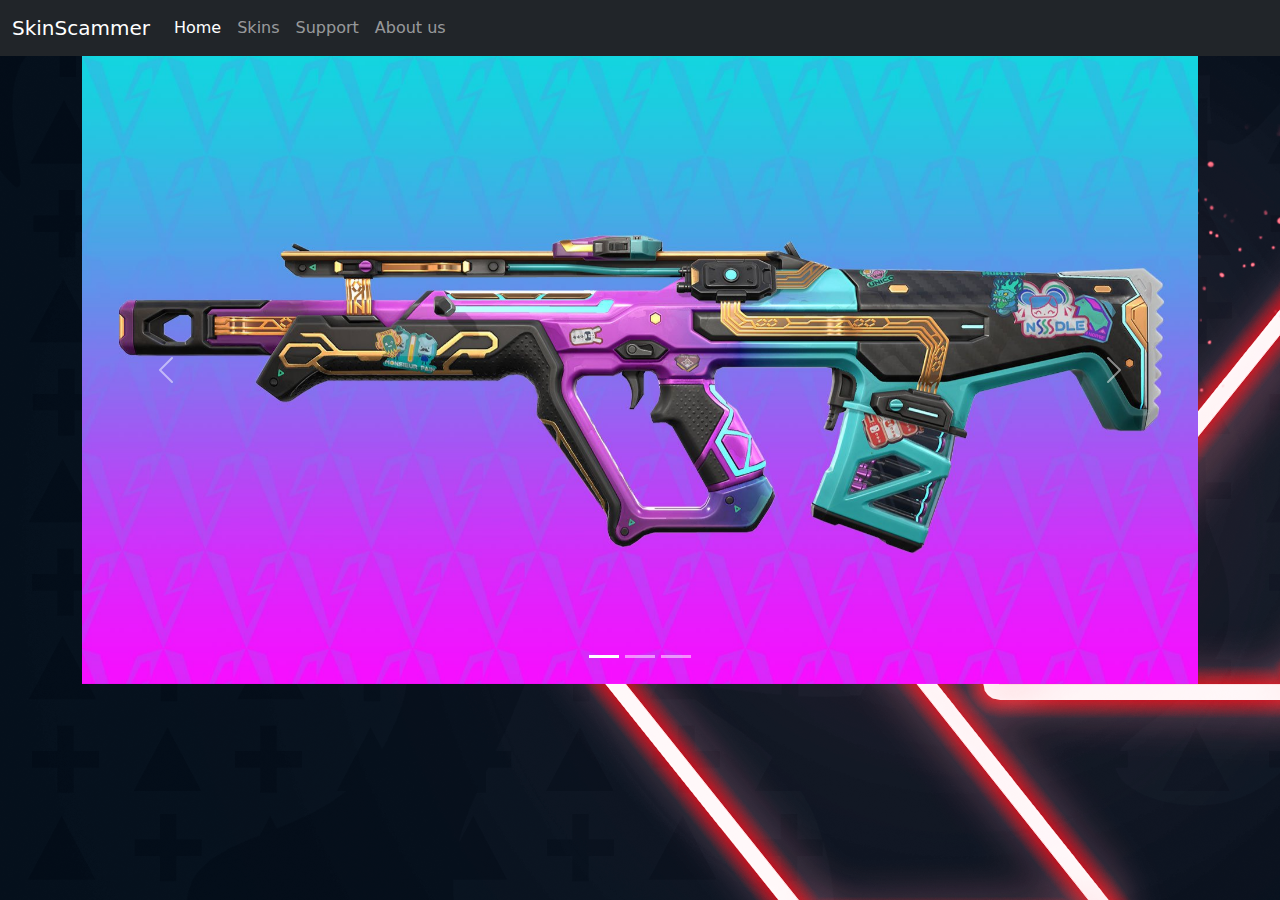
==== html/index.html @ a3e301ee "asd7" ====
<!DOCTYPE html>
<html lang="hu">
<head>
    <meta charset="UTF-8">
    <meta http-equiv="X-UA-Compatible" content="IE=edge">
    <meta name="viewport" content="width=device-width, initial-scale=1.0">
    <title>index</title>
    <link rel="stylesheet" href="/bootstrap/bootstrap-5.1.3-dist/bootstrap-5.1.3-dist/css/bootstrap.min.css">
    <link rel="stylesheet" href="/css/istyle.css">
</head>
<body>
    <nav class="navbar navbar-expand-lg navbar-dark bg-dark">
        <div class="container-fluid">
          <a class="navbar-brand" href="#">SkinScammer</a>
          <button class="navbar-toggler" type="button" data-bs-toggle="collapse" data-bs-target="#navbarNav" aria-controls="navbarNav" aria-expanded="false" aria-label="Toggle navigation">
            <span class="navbar-toggler-icon"></span>
          </button>
          <div class="collapse navbar-collapse" id="navbarNav">
            <ul class="navbar-nav">
              <li class="nav-item">
                <a class="nav-link active" aria-current="page" href="#">Home</a>
              </li>
              <li class="nav-item">
                <a class="nav-link" href="skins.html">Skins</a>
              </li>
              <li class="nav-item">
                <a class="nav-link" href="support.html">Support</a>
              </li>
              <li class="nav-item">
                <a class="nav-link" href="aboutus.html">About us</a>
              </li>
            </ul>
          </div>
        </div>
      </nav>

    <div class="container">
        <div id="carouselExampleIndicators" class="carousel slide" data-bs-ride="carousel">
            <div class="carousel-indicators">
              <button type="button" data-bs-target="#carouselExampleIndicators" data-bs-slide-to="0" class="active" aria-current="true" aria-label="Slide 1"></button>
              <button type="button" data-bs-target="#carouselExampleIndicators" data-bs-slide-to="1" aria-label="Slide 2"></button>
              <button type="button" data-bs-target="#carouselExampleIndicators" data-bs-slide-to="2" aria-label="Slide 3"></button>
            </div>
            <div class="carousel-inner">
              <div class="carousel-item active">
                <img src="/pictures/index/1.jpg" class="d-block w-100" alt="kep1">
              </div>
              <div class="carousel-item">
                <img src="/pictures/index/2.jpg" class="d-block w-100" alt="kep2">
              </div>
              <div class="carousel-item">
                <img src="/pictures/index/3.jpeg" class="d-block w-100" alt="kep3">
              </div>
            </div>
            <button class="carousel-control-prev" type="button" data-bs-target="#carouselExampleIndicators" data-bs-slide="prev">
              <span class="carousel-control-prev-icon" aria-hidden="true"></span>
              <span class="visually-hidden">Previous</span>
            </button>
            <button class="carousel-control-next" type="button" data-bs-target="#carouselExampleIndicators" data-bs-slide="next">
              <span class="carousel-control-next-icon" aria-hidden="true"></span>
              <span class="visually-hidden">Next</span>
            </button>
          </div>
    </div>

    
    
    <script src="/bootstrap/bootstrap-5.1.3-dist/bootstrap-5.1.3-dist/js/bootstrap.min.js"></script>
</body>
</html>
---- css/istyle.css ----
body{
    background-image: url("/pictures/wallpaper_index.png");
}
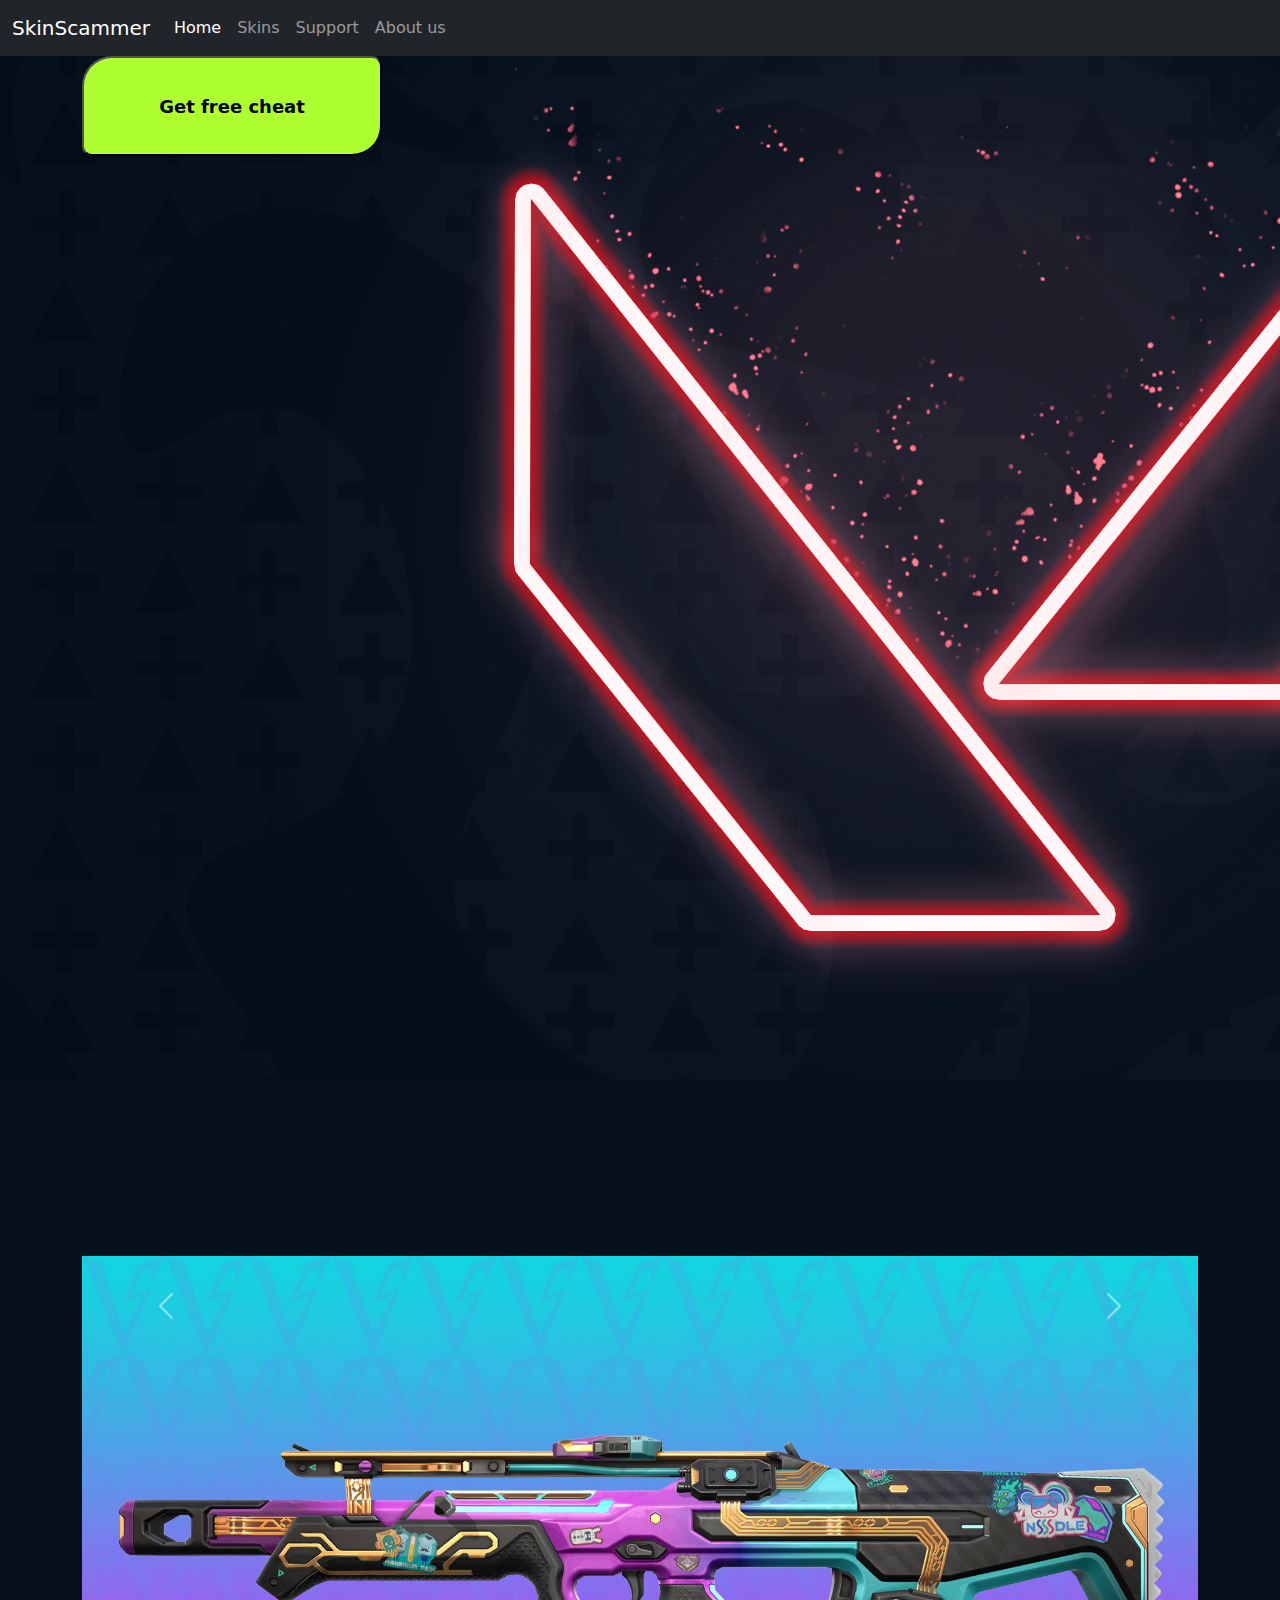
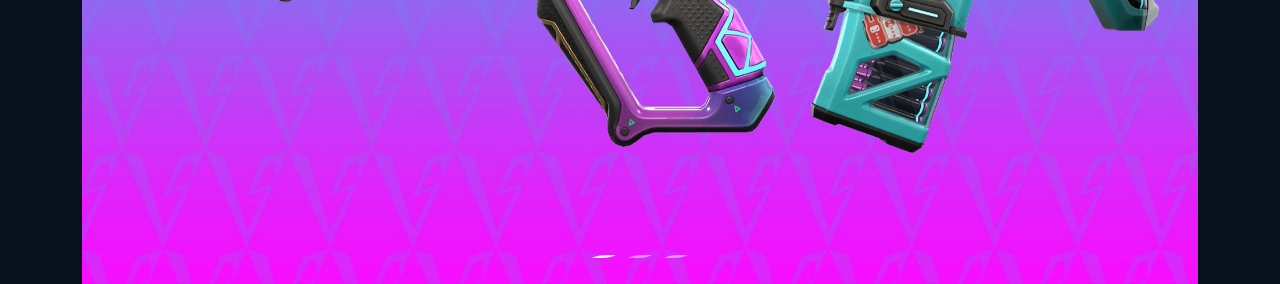
==== commit 5b80937b: "asdasdnyaalogasd" ====
--- a/html/index.html
+++ b/html/index.html
@@ -34,36 +34,45 @@
         </div>
       </nav>
 
-    <div class="container">
-        <div id="carouselExampleIndicators" class="carousel slide" data-bs-ride="carousel">
-            <div class="carousel-indicators">
-              <button type="button" data-bs-target="#carouselExampleIndicators" data-bs-slide-to="0" class="active" aria-current="true" aria-label="Slide 1"></button>
-              <button type="button" data-bs-target="#carouselExampleIndicators" data-bs-slide-to="1" aria-label="Slide 2"></button>
-              <button type="button" data-bs-target="#carouselExampleIndicators" data-bs-slide-to="2" aria-label="Slide 3"></button>
-            </div>
-            <div class="carousel-inner">
-              <div class="carousel-item active">
-                <img src="/pictures/index/1.jpg" class="d-block w-100" alt="kep1">
-              </div>
-              <div class="carousel-item">
-                <img src="/pictures/index/2.jpg" class="d-block w-100" alt="kep2">
-              </div>
-              <div class="carousel-item">
-                <img src="/pictures/index/3.jpeg" class="d-block w-100" alt="kep3">
-              </div>
-            </div>
-            <button class="carousel-control-prev" type="button" data-bs-target="#carouselExampleIndicators" data-bs-slide="prev">
-              <span class="carousel-control-prev-icon" aria-hidden="true"></span>
-              <span class="visually-hidden">Previous</span>
-            </button>
-            <button class="carousel-control-next" type="button" data-bs-target="#carouselExampleIndicators" data-bs-slide="next">
-              <span class="carousel-control-next-icon" aria-hidden="true"></span>
-              <span class="visually-hidden">Next</span>
-            </button>
-          </div>
+    <div class="container">    
+      <video autoplay muted loop class="video">
+        <source src="/videos/index_1.mp4" type="video/mp4">
+      </video>
+
+      <button type="button">Get free cheat</button>
     </div>
 
-    
+
+    <div class="container">
+      <div class="asd">
+        <div id="carouselExampleIndicators" class="carousel slide" data-bs-ride="carousel">
+          <div class="carousel-indicators">
+            <button type="button" data-bs-target="#carouselExampleIndicators" data-bs-slide-to="0" class="active" aria-current="true" aria-label="Slide 1"></button>
+            <button type="button" data-bs-target="#carouselExampleIndicators" data-bs-slide-to="1" aria-label="Slide 2"></button>
+            <button type="button" data-bs-target="#carouselExampleIndicators" data-bs-slide-to="2" aria-label="Slide 3"></button>
+          </div>
+          <div class="carousel-inner">
+            <div class="carousel-item active">
+              <img src="/pictures/index/1.jpg" class="d-block w-100" alt="kep1">
+            </div>
+            <div class="carousel-item">
+              <img src="/pictures/index/2.jpg" class="d-block w-100" alt="kep2">
+            </div>
+            <div class="carousel-item">
+              <img src="/pictures/index/3.jpeg" class="d-block w-100" alt="kep3">
+            </div>
+          </div>
+          <button class="carousel-control-prev" type="button" data-bs-target="#carouselExampleIndicators" data-bs-slide="prev">
+            <span class="carousel-control-prev-icon" aria-hidden="true"></span>
+            <span class="visually-hidden">Previous</span>
+          </button>
+          <button class="carousel-control-next" type="button" data-bs-target="#carouselExampleIndicators" data-bs-slide="next">
+            <span class="carousel-control-next-icon" aria-hidden="true"></span>
+            <span class="visually-hidden">Next</span>
+          </button>
+        </div>
+      </div>
+    </div>
     
     <script src="/bootstrap/bootstrap-5.1.3-dist/bootstrap-5.1.3-dist/js/bootstrap.min.js"></script>
 </body>
--- a/css/istyle.css
+++ b/css/istyle.css
@@ -1,3 +1,27 @@
 body{
-    background-image: url("/pictures/wallpaper_index.png");
+    background-color: #07111d;
+    background-image: url("/pictures/wallpaper_1.png");
+    background-repeat: no-repeat;
+}
+
+.video{
+    width: 400px;
+    float: right;
+    margin-top: 200px;
+}
+
+.asd{
+    margin-top:1100px;
+}
+
+button{
+    height: 100px;
+    width: 300px;
+    background-color: greenyellow;
+    font-weight: bold;
+    font-size: large;
+    border-top-left-radius: 30px;
+    border-top-right-radius: 10px;
+    border-bottom-left-radius: 10px;
+    border-bottom-right-radius: 30px;
 }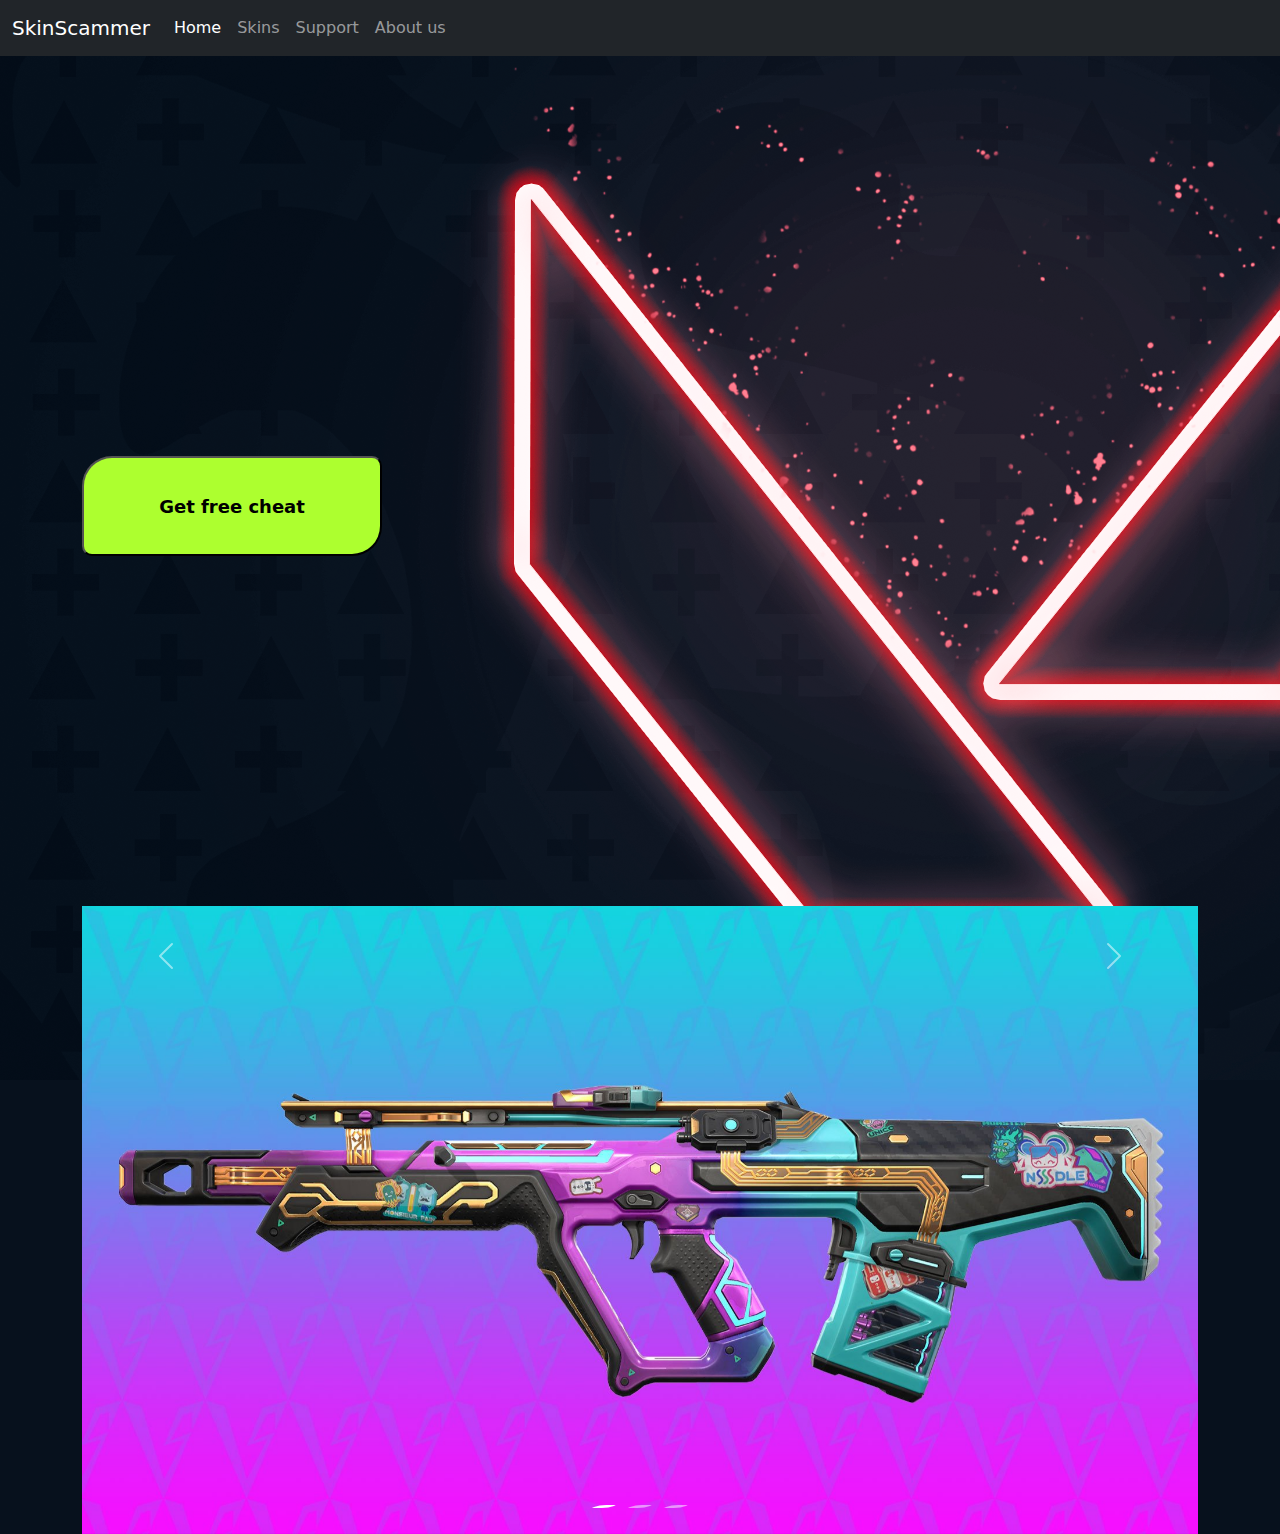
==== commit 233df290: "pov:random commit" ====
--- a/html/index.html
+++ b/html/index.html
@@ -18,7 +18,7 @@
           <div class="collapse navbar-collapse" id="navbarNav">
             <ul class="navbar-nav">
               <li class="nav-item">
-                <a class="nav-link active" aria-current="page" href="#">Home</a>
+                <a class="nav-link active" aria-current="page" href="index.html">Home</a>
               </li>
               <li class="nav-item">
                 <a class="nav-link" href="skins.html">Skins</a>
@@ -35,12 +35,21 @@
       </nav>
 
     <div class="container">    
-      <video autoplay muted loop class="video">
-        <source src="/videos/index_1.mp4" type="video/mp4">
-      </video>
+      <div class="row">
+        <div class="col-6">
+          <a href="getscammed.html">
+            <button>Get free cheat</button>
+          </a>
+        </div>
+          <div class="col-6">
+            <video autoplay muted loop class="video">
+              <source src="/videos/index_1.mp4" type="video/mp4">
+            </video>
+          </div>
+      </div>
+    </div>
 
-      <button type="button">Get free cheat</button>
-    </div>
+
 
 
     <div class="container">
--- a/css/istyle.css
+++ b/css/istyle.css
@@ -5,13 +5,12 @@
 }
 
 .video{
-    width: 400px;
+    width: 600 px;
     float: right;
-    margin-top: 200px;
 }
 
 .asd{
-    margin-top:1100px;
+    margin-top:300px;
 }
 
 button{
@@ -24,4 +23,9 @@
     border-top-right-radius: 10px;
     border-bottom-left-radius: 10px;
     border-bottom-right-radius: 30px;
-}+}
+
+.row{
+    margin-top: 400px;
+}
+
